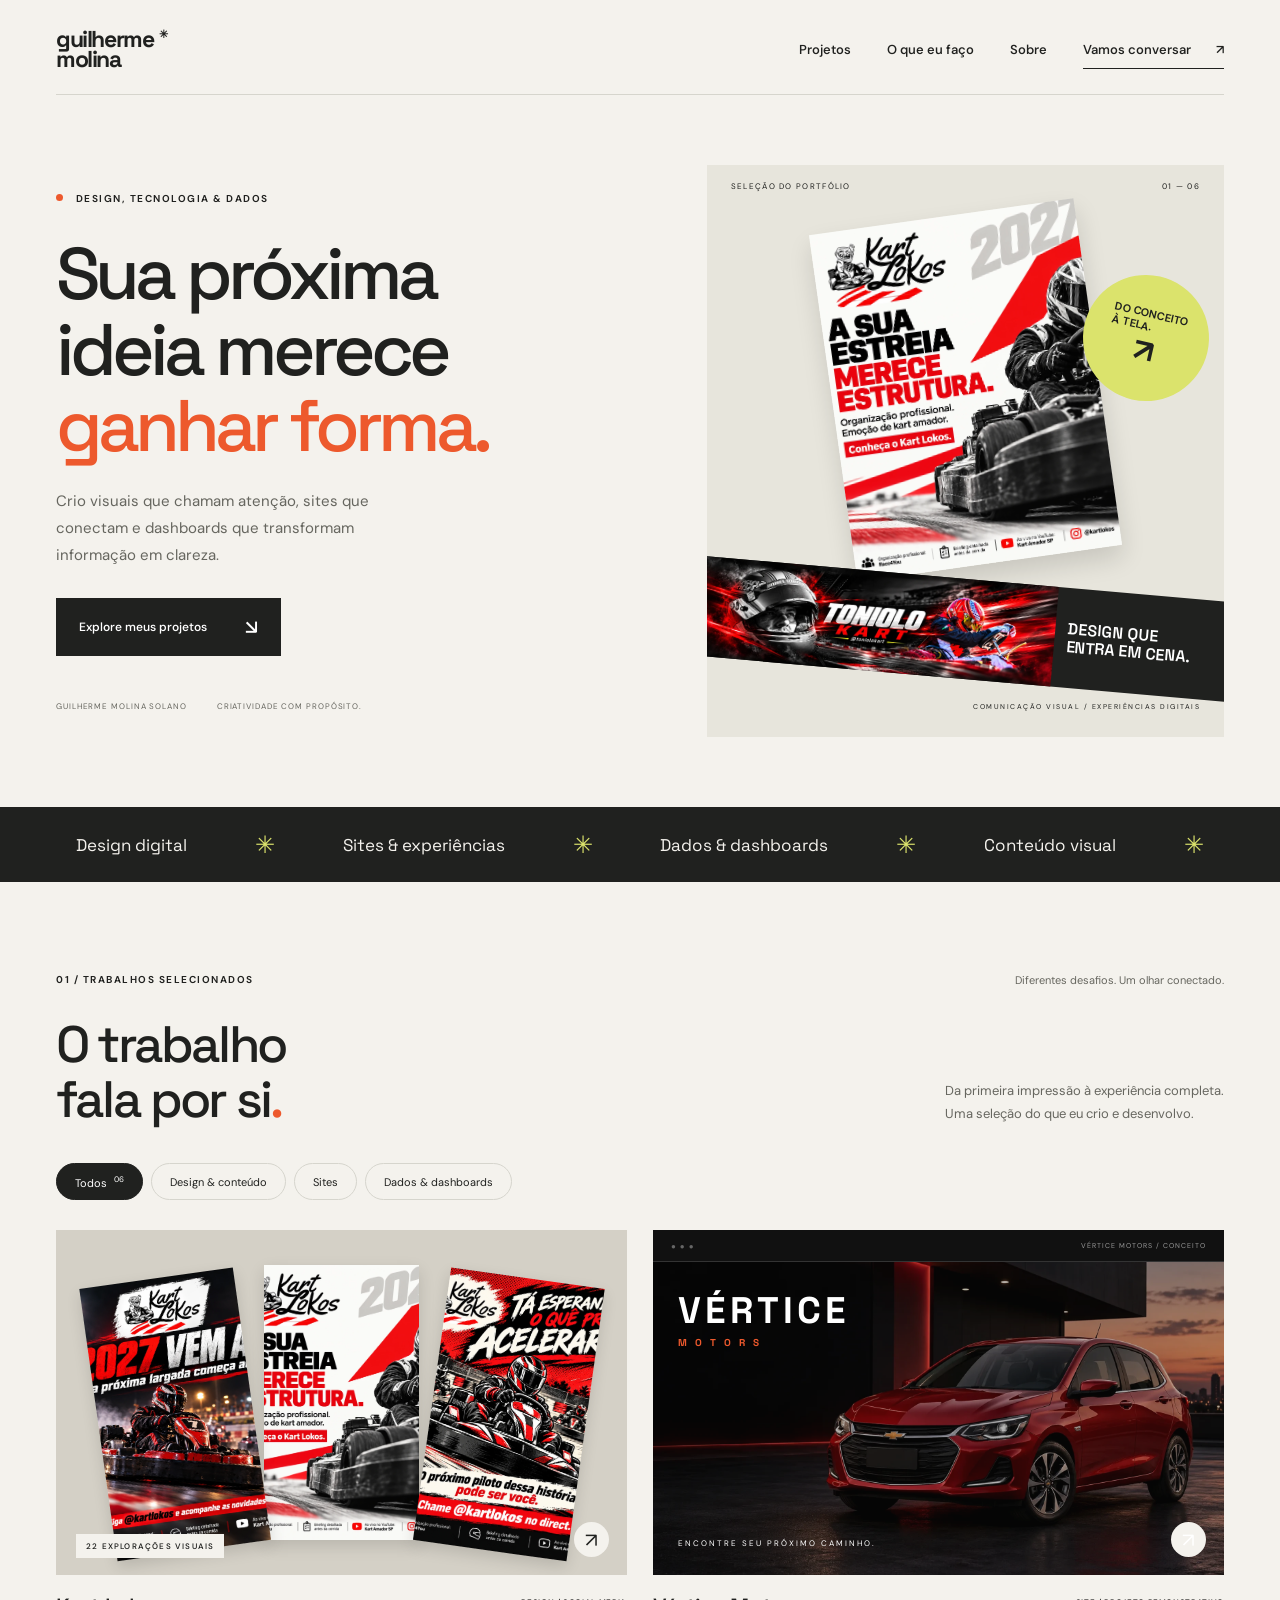
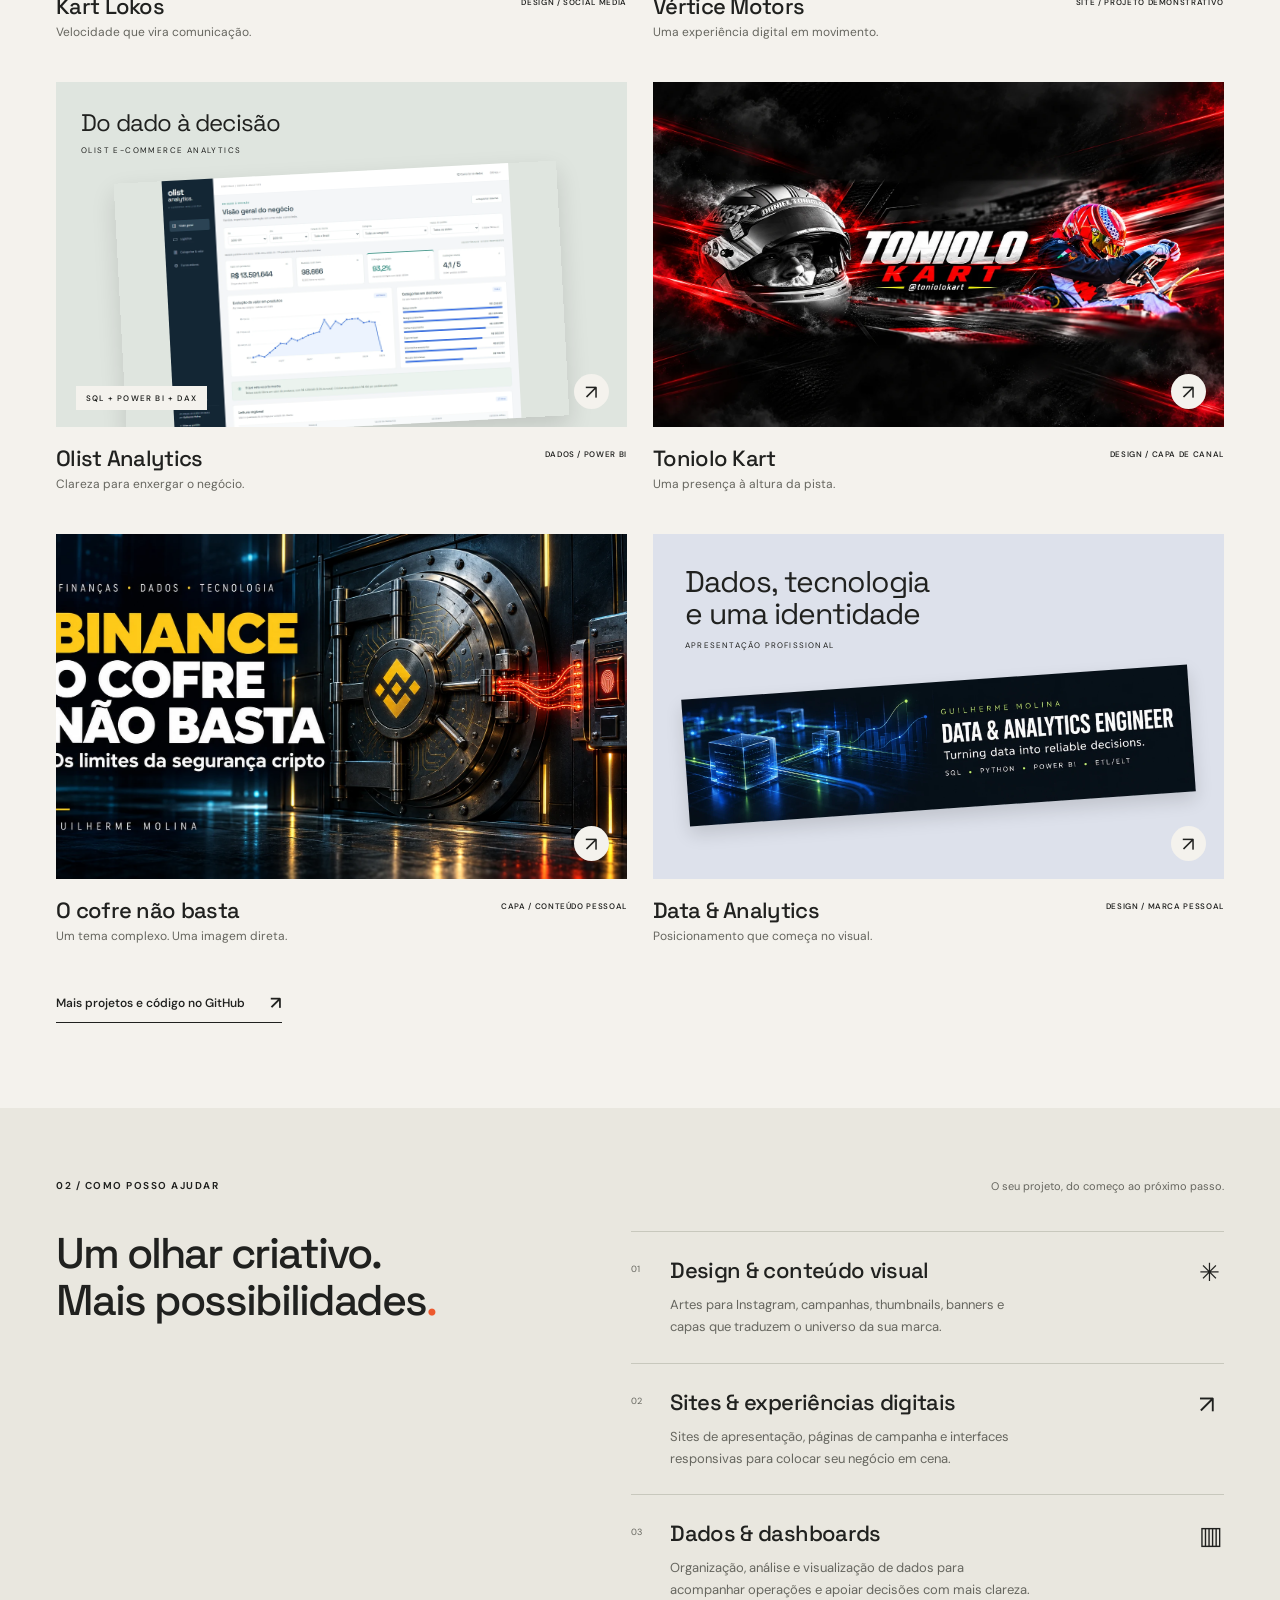
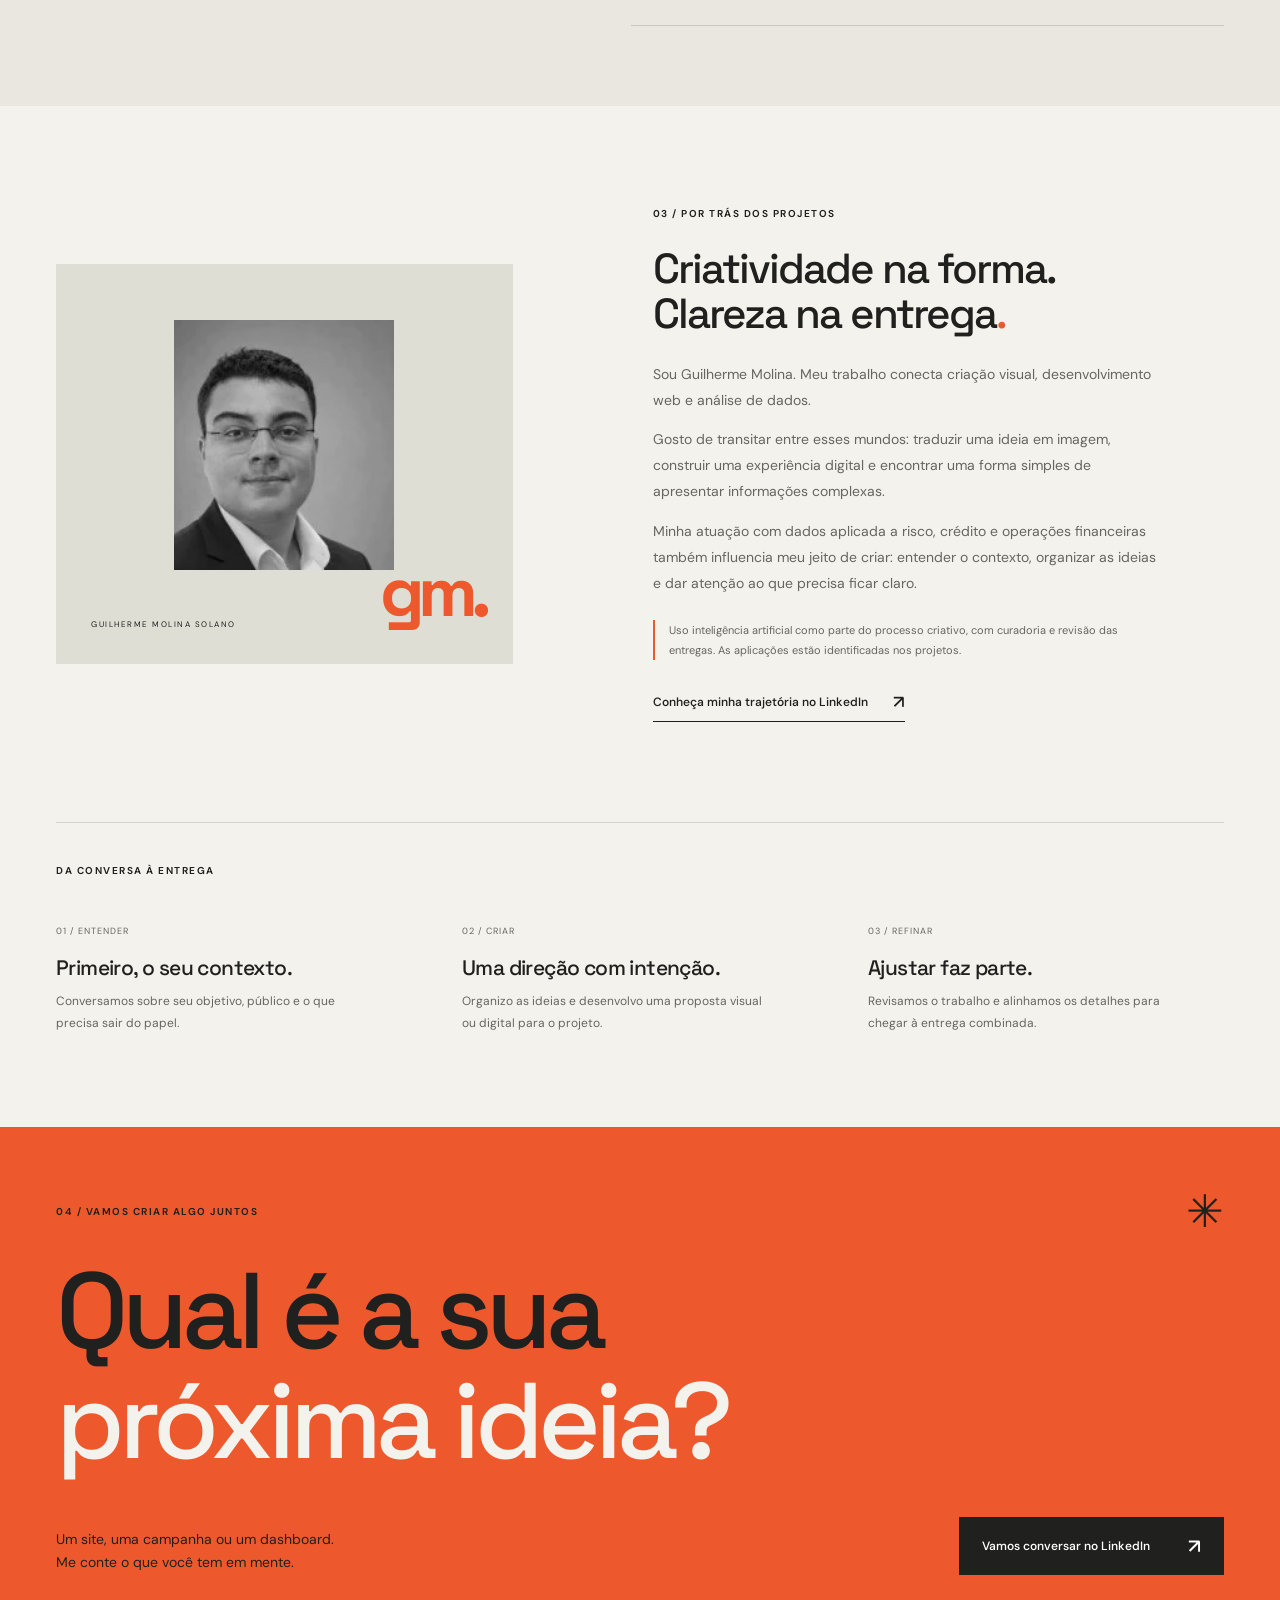
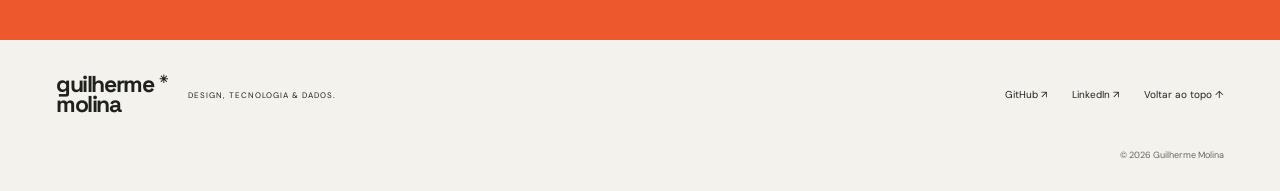
==== index.html @ cf059c32 "feat: publish portfolio with project galleries and Olist dashboard" ====
<!doctype html>
<html lang="pt-BR">
<head>
  <meta charset="utf-8">
  <meta name="viewport" content="width=device-width,initial-scale=1">
  <meta name="theme-color" content="#f4f2ed">
  <title>Guilherme Molina — Design, sites e dados</title>
  <meta name="description" content="Design que comunica. Sites que conectam. Dados que fazem sentido. Conheça os projetos de Guilherme Molina e vamos conversar sobre o seu.">
  <meta property="og:title" content="Guilherme Molina — Design, sites e dados">
  <meta property="og:description" content="Criação visual, experiências digitais e dashboards. Conheça meus projetos.">
  <meta property="og:image" content="https://guilherme-molina-portfolio.guilhermemolinasolan.chatgpt.site/assets/toniolo.webp">
  <link rel="icon" href="favicon.svg" type="image/svg+xml">
  <link rel="stylesheet" href="styles.css">
  <script src="app.js" defer></script>
</head>
<body>
  <a class="skip" href="#projetos">Pular para os projetos</a>
  <header class="header">
    <a class="wordmark" href="#inicio" aria-label="Guilherme Molina, início">guilherme<br>molina<span>✳</span></a>
    <button class="menu-toggle" aria-expanded="false" aria-controls="navigation">Menu <span>＋</span></button>
    <nav id="navigation" aria-label="Navegação principal">
      <a href="#projetos">Projetos</a><a href="#servicos">O que eu faço</a><a href="#sobre">Sobre</a><a class="nav-contact" href="#contato">Vamos conversar <span>↗</span></a>
    </nav>
  </header>
  <main>
    <section class="hero wrap" id="inicio" aria-labelledby="hero-title">
      <div class="hero-copy">
        <p class="eyebrow"><span class="status-dot"></span> DESIGN, TECNOLOGIA & DADOS</p>
        <h1 id="hero-title">Sua próxima<br>ideia merece<br><span>ganhar forma.</span></h1>
        <p class="hero-description">Crio visuais que chamam atenção, sites que conectam e dashboards que transformam informação em clareza.</p>
        <a class="button dark" href="#projetos">Explore meus projetos <span>↘</span></a>
        <div class="hero-foot"><span>GUILHERME MOLINA SOLANO</span><span>CRIATIVIDADE COM PROPÓSITO.</span></div>
      </div>
      <div class="hero-art" aria-label="Seleção de projetos de design de Guilherme Molina">
        <div class="art-topline"><span>SELEÇÃO DO PORTFÓLIO</span><span>01 — 06</span></div>
        <div class="art-poster"><img src="assets/kart-02.webp" alt="Arte Kart Lokos: A sua estreia merece estrutura, em vermelho, preto e branco" fetchpriority="high"></div>
        <div class="art-sticker" aria-hidden="true">DO CONCEITO<br>À TELA.<span>↗</span></div>
        <div class="art-strip"><img src="assets/toniolo.webp" alt="Banner Toniolo Kart com piloto e rastros vermelhos"><span>DESIGN QUE<br>ENTRA EM CENA.</span></div>
        <span class="art-bottom">COMUNICAÇÃO VISUAL / EXPERIÊNCIAS DIGITAIS</span>
      </div>
    </section>
    <div class="discipline-band" aria-label="Áreas de atuação"><span>Design digital</span><i>✳</i><span>Sites & experiências</span><i>✳</i><span>Dados & dashboards</span><i>✳</i><span>Conteúdo visual</span><i>✳</i></div>
    <section class="projects wrap" id="projetos" aria-labelledby="projects-title">
      <div class="section-top"><p class="eyebrow">01 / TRABALHOS SELECIONADOS</p><span class="small-note">Diferentes desafios. Um olhar conectado.</span></div>
      <div class="projects-heading"><h2 id="projects-title">O trabalho<br>fala por si<span>.</span></h2><p>Da primeira impressão à experiência completa.<br>Uma seleção do que eu crio e desenvolvo.</p></div>
      <div class="filters" role="group" aria-label="Filtrar projetos por área"><button class="active" data-filter="todos" aria-pressed="true">Todos <sup>06</sup></button><button data-filter="design" aria-pressed="false">Design & conteúdo</button><button data-filter="sites" aria-pressed="false">Sites</button><button data-filter="dados" aria-pressed="false">Dados & dashboards</button></div>
      <p class="sr-only" id="filter-status" role="status">6 projetos</p>
      <div class="project-grid">
        <article class="project" data-category="design"><button class="project-open" data-project="kart" aria-label="Ver projeto Kart Lokos"><div class="project-visual kart-visual"><img src="assets/kart-01.webp" alt="Criativo cinematográfico noturno do Kart Lokos" loading="lazy"><img src="assets/kart-02.webp" alt="Criativo editorial do Kart Lokos" loading="lazy"><img src="assets/kart-04.webp" alt="Criativo do Kart Lokos em quadrinhos" loading="lazy"><span class="image-label">22 EXPLORAÇÕES VISUAIS</span><span class="project-arrow">↗</span></div><div class="project-caption"><div><h3>Kart Lokos</h3><p>Velocidade que vira comunicação.</p></div><span>DESIGN / SOCIAL MEDIA</span></div></button></article>
        <article class="project" data-category="sites"><button class="project-open" data-project="vertice" aria-label="Ver projeto Vértice Motors"><div class="project-visual vertice-visual"><div class="browser-line"><span>● ● ●</span><span>VÉRTICE MOTORS / CONCEITO</span></div><div class="vertice-title">VÉRTICE<span>MOTORS</span></div><img src="assets/vertice.webp" alt="Imagem ilustrativa de automóvel utilizada no projeto Vértice Motors" loading="lazy"><span class="vertice-foot">ENCONTRE SEU PRÓXIMO CAMINHO.</span><span class="project-arrow">↗</span></div><div class="project-caption"><div><h3>Vértice Motors</h3><p>Uma experiência digital em movimento.</p></div><span>SITE / PROJETO DEMONSTRATIVO</span></div></button></article>
        <article class="project" data-category="dados"><button class="project-open" data-project="olist" aria-label="Ver projeto Olist E-commerce Analytics"><div class="project-visual olist-visual"><span class="olist-title">Do dado à decisão<span>OLIST E-COMMERCE ANALYTICS</span></span><img src="assets/olist.webp" alt="Captura real do dashboard executivo de análise de e-commerce em Power BI" loading="lazy"><span class="image-label">SQL + POWER BI + DAX</span><span class="project-arrow">↗</span></div><div class="project-caption"><div><h3>Olist Analytics</h3><p>Clareza para enxergar o negócio.</p></div><span>DADOS / POWER BI</span></div></button></article>
        <article class="project" data-category="design"><button class="project-open" data-project="toniolo" aria-label="Ver projeto Toniolo Kart"><div class="project-visual toniolo-visual"><img src="assets/toniolo.webp" alt="Capa Toniolo Kart com retrato do piloto e ação na pista" loading="lazy"><span class="project-arrow">↗</span></div><div class="project-caption"><div><h3>Toniolo Kart</h3><p>Uma presença à altura da pista.</p></div><span>DESIGN / CAPA DE CANAL</span></div></button></article>
        <article class="project" data-category="design"><button class="project-open" data-project="binance" aria-label="Ver projeto editorial Binance"><div class="project-visual binance-visual"><img src="assets/binance.webp" alt="Capa editorial Binance: O cofre não basta, com cofre e iluminação amarela" loading="lazy"><span class="project-arrow">↗</span></div><div class="project-caption"><div><h3>O cofre não basta</h3><p>Um tema complexo. Uma imagem direta.</p></div><span>CAPA / CONTEÚDO PESSOAL</span></div></button></article>
        <article class="project" data-category="design"><button class="project-open" data-project="linkedin" aria-label="Ver projeto de capa profissional"><div class="project-visual linkedin-visual"><span class="linkedin-title">Dados, tecnologia<br>e uma identidade<span>APRESENTAÇÃO PROFISSIONAL</span></span><img src="assets/linkedin.webp" alt="Capa LinkedIn de Guilherme Molina: Data & Analytics Engineer" loading="lazy"><span class="project-arrow">↗</span></div><div class="project-caption"><div><h3>Data & Analytics</h3><p>Posicionamento que começa no visual.</p></div><span>DESIGN / MARCA PESSOAL</span></div></button></article>
      </div>
      <a class="text-link github-link" href="https://github.com/MolinaGG" target="_blank" rel="noopener noreferrer">Mais projetos e código no GitHub <span>↗</span></a>
    </section>
    <section class="services" id="servicos" aria-labelledby="services-title"><div class="wrap"><div class="section-top"><p class="eyebrow">02 / COMO POSSO AJUDAR</p><span class="small-note">O seu projeto, do começo ao próximo passo.</span></div><div class="services-layout"><h2 id="services-title">Um olhar criativo.<br>Mais possibilidades<span>.</span></h2><div class="service-list"><div class="service-row"><span class="service-number">01</span><div><h3>Design & conteúdo visual</h3><p>Artes para Instagram, campanhas, thumbnails, banners e capas que traduzem o universo da sua marca.</p></div><span class="service-symbol">✳</span></div><div class="service-row"><span class="service-number">02</span><div><h3>Sites & experiências digitais</h3><p>Sites de apresentação, páginas de campanha e interfaces responsivas para colocar seu negócio em cena.</p></div><span class="service-symbol">↗</span></div><div class="service-row"><span class="service-number">03</span><div><h3>Dados & dashboards</h3><p>Organização, análise e visualização de dados para acompanhar operações e apoiar decisões com mais clareza.</p></div><span class="service-symbol">▥</span></div></div></div></div></section>
    <section class="about wrap" id="sobre" aria-labelledby="about-title"><div class="about-portrait"><img src="assets/guilherme.webp" alt="Foto de Guilherme Molina Solano" loading="lazy"><span>GUILHERME MOLINA SOLANO</span><div class="portrait-mark" aria-hidden="true">gm.</div></div><div class="about-copy"><p class="eyebrow">03 / POR TRÁS DOS PROJETOS</p><h2 id="about-title">Criatividade na forma.<br>Clareza na entrega<span>.</span></h2><p>Sou Guilherme Molina. Meu trabalho conecta criação visual, desenvolvimento web e análise de dados.</p><p>Gosto de transitar entre esses mundos: traduzir uma ideia em imagem, construir uma experiência digital e encontrar uma forma simples de apresentar informações complexas.</p><p>Minha atuação com dados aplicada a risco, crédito e operações financeiras também influencia meu jeito de criar: entender o contexto, organizar as ideias e dar atenção ao que precisa ficar claro.</p><p class="ai-note">Uso inteligência artificial como parte do processo criativo, com curadoria e revisão das entregas. As aplicações estão identificadas nos projetos.</p><a class="text-link" href="https://www.linkedin.com/in/guilhermesolano" target="_blank" rel="noopener noreferrer">Conheça minha trajetória no LinkedIn <span>↗</span></a></div></section>
    <section class="process wrap" aria-label="Como trabalhamos"><p class="eyebrow">DA CONVERSA À ENTREGA</p><div class="process-grid"><div><span>01 / ENTENDER</span><h3>Primeiro, o seu contexto.</h3><p>Conversamos sobre seu objetivo, público e o que precisa sair do papel.</p></div><div><span>02 / CRIAR</span><h3>Uma direção com intenção.</h3><p>Organizo as ideias e desenvolvo uma proposta visual ou digital para o projeto.</p></div><div><span>03 / REFINAR</span><h3>Ajustar faz parte.</h3><p>Revisamos o trabalho e alinhamos os detalhes para chegar à entrega combinada.</p></div></div></section>
    <section class="contact" id="contato" aria-labelledby="contact-title"><div class="wrap"><div class="section-top"><p class="eyebrow">04 / VAMOS CRIAR ALGO JUNTOS</p><span class="contact-spark" aria-hidden="true">✳</span></div><h2 id="contact-title">Qual é a sua<br><em>próxima ideia?</em></h2><div class="contact-bottom"><p>Um site, uma campanha ou um dashboard.<br>Me conte o que você tem em mente.</p><a class="button dark" href="https://www.linkedin.com/in/guilhermesolano" target="_blank" rel="noopener noreferrer">Vamos conversar no LinkedIn <span>↗</span></a></div></div></section>
  </main>
  <footer class="footer wrap"><a class="wordmark" href="#inicio">guilherme<br>molina<span>✳</span></a><p>DESIGN, TECNOLOGIA & DADOS.</p><div><a href="https://github.com/MolinaGG" target="_blank" rel="noopener noreferrer">GitHub ↗</a><a href="https://www.linkedin.com/in/guilhermesolano" target="_blank" rel="noopener noreferrer">LinkedIn ↗</a><a href="#inicio">Voltar ao topo ↑</a></div><span>© <span id="year">2026</span> Guilherme Molina</span></footer>
  <dialog id="project-dialog" aria-labelledby="dialog-title"><div class="dialog-top"><span>PROJETO SELECIONADO</span><button class="close-dialog" aria-label="Fechar projeto">Fechar ✕</button></div><div class="dialog-content"><div class="dialog-description"><p id="dialog-category" class="eyebrow"></p><h2 id="dialog-title"></h2><p id="dialog-summary"></p><div class="dialog-tags" id="dialog-tags"></div><p id="dialog-note" class="project-note"></p><a id="dialog-link" class="text-link" target="_blank" rel="noopener noreferrer"></a></div><div class="gallery"><div class="gallery-stage"><img id="gallery-image" alt=""></div><div class="gallery-controls"><button id="gallery-prev" aria-label="Imagem anterior">←</button><span id="gallery-count" aria-live="polite"></span><button id="gallery-next" aria-label="Próxima imagem">→</button></div><div id="gallery-thumbs" class="gallery-thumbs"></div></div></div><div class="dialog-footer"><span>Vamos criar algo para a sua marca?</span><a href="https://www.linkedin.com/in/guilhermesolano" target="_blank" rel="noopener noreferrer">Converse comigo ↗</a></div></dialog>
</body>
</html>
---- styles.css ----
@import url('https://fonts.googleapis.com/css2?family=DM+Sans:wght@400;450;500;550;600;650;700&family=Space+Grotesk:wght@400;500;600;700&display=swap');
:root{--paper:#f4f2ed;--ink:#20211f;--muted:#66665f;--line:#d6d5cd;--orange:#ed592d;--lime:#dbe36c;--display:'Space Grotesk',Arial,sans-serif;--body:'DM Sans',Arial,sans-serif}*{box-sizing:border-box}html{scroll-behavior:smooth;scroll-padding-top:100px}body{margin:0;background:var(--paper);color:var(--ink);font-family:var(--body);-webkit-font-smoothing:antialiased}button,a{-webkit-tap-highlight-color:transparent}button{font:inherit;color:inherit;cursor:pointer}a{color:inherit;text-decoration:none}img{display:block;max-width:100%}button:focus-visible,a:focus-visible{outline:3px solid var(--orange);outline-offset:5px}::selection{background:var(--lime);color:var(--ink)}.wrap{width:min(1320px,calc(100% - 112px));margin-inline:auto}.header{display:flex;align-items:center;justify-content:space-between;width:calc(100% - 112px);max-width:1440px;margin:auto;padding:30px 0 25px;border-bottom:1px solid var(--line)}.wordmark{font-family:var(--display);font-size:23px;line-height:.85;letter-spacing:-1.4px;font-weight:700;position:relative}.wordmark span{font-size:11px;position:absolute;right:-13px;top:0}.header nav{display:flex;align-items:center;gap:36px;font-size:13px;font-weight:550}.header nav>a:hover{color:var(--orange)}.nav-contact{border-bottom:1px solid;padding:10px 0}.nav-contact span{margin-left:22px}.menu-toggle{display:none}.hero{display:grid;grid-template-columns:1.1fr 1fr;gap:7%;padding-top:70px;padding-bottom:70px;align-items:center}.eyebrow{font-size:10px;letter-spacing:1.5px;font-weight:650;line-height:1.5;margin:0}.status-dot{width:7px;height:7px;display:inline-block;background:var(--orange);border-radius:100%;margin-right:9px;vertical-align:1px}h1,h2,h3,p{margin-top:0}h1,h2,h3{font-family:var(--display);font-weight:500}h1{font-size:clamp(50px,5.7vw,84px);line-height:1.045;letter-spacing:-5px;margin:30px 0 24px}h1>span{color:var(--orange)}.hero-description{max-width:375px;font-size:15px;line-height:1.8;color:var(--muted);margin-bottom:29px}.button{display:inline-flex;align-items:center;justify-content:space-between;gap:38px;padding:19px 23px;font-size:12px;font-weight:550;transition:background .2s,transform .2s}.button:hover{transform:translateY(-3px)}.button span{font-size:20px;line-height:1}.dark{background:var(--ink);color:white}.dark:hover{background:#3d3d37}.hero-foot{display:flex;gap:30px;margin-top:45px;font-size:8px;letter-spacing:.9px;color:var(--muted)}.hero-art{position:relative;min-height:540px;background:#e7e5dc;padding:16px 24px 26px;overflow:hidden}.art-topline{display:flex;justify-content:space-between;font-size:8px;letter-spacing:1.3px}.art-poster{position:relative;width:57%;margin:24px auto 14px;transform:rotate(-8deg);box-shadow:0 12px 25px #0002;z-index:1}.art-poster img{width:100%;height:350px;object-fit:cover}.art-sticker{position:absolute;top:110px;right:15px;width:126px;height:126px;border-radius:50%;background:var(--lime);display:flex;flex-direction:column;align-items:center;justify-content:center;font-size:11px;line-height:1.2;font-weight:650;transform:rotate(13deg);z-index:2}.art-sticker span{font-size:32px;line-height:1.1}.art-strip{display:flex;align-items:center;background:var(--ink);height:100px;position:relative;margin:10px -45px 0;transform:rotate(5deg);z-index:3}.art-strip img{width:66%;height:100%;object-fit:cover}.art-strip>span{font-family:var(--display);font-size:16px;color:white;padding:12px;line-height:1.1;font-weight:600}.art-bottom{display:block;text-align:right;font-size:7px;letter-spacing:1.5px;margin-top:23px}.discipline-band{display:flex;align-items:center;justify-content:space-evenly;gap:20px;background:var(--ink);color:var(--paper);padding:22px 28px;font-family:var(--display);font-size:17px}.discipline-band i{font-size:24px;color:var(--lime);font-style:normal}.section-top{display:flex;align-items:center;justify-content:space-between}.small-note{font-size:11px;color:var(--muted)}.projects{padding:90px 0 85px}.projects-heading{display:flex;justify-content:space-between;align-items:end;margin:30px 0 35px}h2{font-size:clamp(35px,4vw,59px);letter-spacing:-2.8px;line-height:1.08;margin-bottom:0}h2>span{color:var(--orange)}.projects-heading>p{font-size:13px;line-height:1.8;color:var(--muted);margin-bottom:2px}.filters{display:flex;gap:8px;margin-bottom:30px;flex-wrap:wrap}.filters button{background:transparent;border:1px solid var(--line);border-radius:30px;padding:10px 18px;font-size:11px;transition:all .2s}.filters button.active,.filters button:hover{background:var(--ink);color:white;border-color:var(--ink)}sup{font-size:8px;margin-left:4px}.project-grid{display:grid;grid-template-columns:1fr 1fr;gap:42px 26px}.project[hidden]{display:none}.project-open{display:block;text-align:left;padding:0;border:0;background:none;width:100%}.project-visual{height:345px;position:relative;overflow:hidden}.project-arrow{position:absolute;bottom:18px;right:18px;width:35px;height:35px;background:var(--paper);border-radius:50%;display:grid;place-content:center;font-size:20px;z-index:4;transition:transform .2s}.project-open:hover .project-arrow{transform:rotate(45deg);background:var(--lime)}.project-visual img{transition:transform .6s}.project-open:hover .project-visual>img{transform:scale(1.035)}.project-caption{display:flex;justify-content:space-between;align-items:start;padding-top:17px;gap:12px}.project-caption h3{font-size:22px;letter-spacing:-.7px;margin-bottom:4px}.project-caption p{font-size:12px;color:var(--muted);margin-bottom:0}.project-caption>span{font-size:8px;font-weight:550;letter-spacing:.65px;margin-top:5px;text-align:right}.kart-visual{background:#d4d0c6;display:flex;align-items:center;justify-content:center;gap:14px;padding:28px}.kart-visual img{width:30%;height:275px;object-fit:cover;box-shadow:0 6px 15px #0002}.kart-visual img:first-child{transform:rotate(-8deg) translateY(12px)}.kart-visual img:last-of-type{transform:rotate(8deg) translateY(12px)}.image-label{position:absolute;left:20px;bottom:17px;font-size:8px;letter-spacing:1.2px;font-weight:550;background:var(--paper);padding:7px 10px}.vertice-visual{background:#111;color:white}.browser-line{height:32px;border-bottom:1px solid #ffffff24;display:flex;align-items:center;justify-content:space-between;padding:0 18px;font-size:7px;letter-spacing:1px;color:#999}.browser-line>span:first-child{color:#666;font-size:8px}.vertice-visual>img{position:absolute;inset:32px 0 0;width:100%;height:calc(100% - 32px);object-fit:cover;opacity:.7}.vertice-title{position:absolute;left:25px;top:57px;z-index:2;font-family:var(--display);font-size:37px;font-weight:700;letter-spacing:4px}.vertice-title span{display:block;font-size:10px;letter-spacing:8px;margin-top:2px;color:#ed592d}.vertice-foot{position:absolute;bottom:27px;left:25px;font-size:8px;letter-spacing:2px;z-index:2}.olist-visual{background:#dfe5df;padding:25px}.olist-title{font-family:var(--display);font-size:24px;letter-spacing:-.8px}.olist-title>span{display:block;font-family:var(--body);font-size:8px;letter-spacing:1.4px;margin-top:7px}.olist-visual img{width:85%;height:auto;max-height:255px;object-fit:contain;margin:17px auto 0;box-shadow:0 10px 24px #0002;transform:rotate(-3deg)}.toniolo-visual{background:#101010;display:grid;align-items:center}.toniolo-visual img{width:100%;height:100%;object-fit:cover}.binance-visual{background:#08141c}.binance-visual img{height:100%;width:100%;object-fit:cover}.linkedin-visual{background:#dde1eb;padding:32px}.linkedin-title{font-family:var(--display);font-size:30px;line-height:1.05;letter-spacing:-1px}.linkedin-title span{display:block;font-family:var(--body);font-size:8px;letter-spacing:1.2px;margin-top:12px}.linkedin-visual img{width:100%;margin-top:32px;transform:rotate(-4deg);box-shadow:0 8px 18px #0002}.text-link{display:inline-flex;align-items:center;gap:25px;border-bottom:1px solid;padding:7px 0;font-size:12px;font-weight:550}.text-link:hover{color:var(--orange)}.text-link span{font-size:18px}.github-link{margin-top:40px}.services{background:#e9e7df;padding:70px 0 80px}.services-layout{display:grid;grid-template-columns:1fr 1.15fr;gap:60px;margin-top:38px}.services h2{font-size:43px;letter-spacing:-2px}.service-row{display:grid;grid-template-columns:25px 1fr 25px;gap:14px;border-top:1px solid #c8c8bd;padding:24px 0}.service-row:last-child{border-bottom:1px solid #c8c8bd}.service-number{font-size:9px;margin-top:7px;color:var(--muted)}.service-row h3{font-size:22px;letter-spacing:-.65px;margin-bottom:10px}.service-row p{font-size:13px;line-height:1.7;color:var(--muted);max-width:370px;margin:0}.service-symbol{font-size:25px;font-weight:400}.about{display:grid;grid-template-columns:.8fr 1fr;gap:12%;align-items:center;padding:100px 0}.about-portrait{background:#dfded4;padding:35px;position:relative;min-height:400px;display:flex;flex-direction:column;justify-content:center}.about-portrait img{width:220px;height:250px;object-fit:cover;image-rendering:auto;filter:grayscale(1);margin:auto}.about-portrait>span{font-size:8px;letter-spacing:1.5px;display:block;margin-top:28px}.portrait-mark{position:absolute;bottom:28px;right:28px;color:var(--orange);font-family:var(--display);font-size:70px;font-weight:700;letter-spacing:-7px}.about-copy h2{font-size:42px;letter-spacing:-2px;margin:25px 0}.about-copy>p:not(.eyebrow){font-size:14px;color:var(--muted);line-height:1.85;max-width:510px}.about-copy .ai-note{font-size:11px!important;border-left:2px solid var(--orange);padding-left:14px;margin:23px 0}.process{border-top:1px solid var(--line);padding:40px 0 80px}.process-grid{display:grid;grid-template-columns:repeat(3,1fr);gap:50px;margin-top:40px}.process-grid>div>span{font-size:9px;letter-spacing:1px;color:var(--muted)}.process-grid h3{font-size:21px;letter-spacing:-.6px;margin:15px 0 10px}.process-grid p{font-size:12px;color:var(--muted);line-height:1.8;max-width:300px}.contact{background:var(--orange);padding:55px 0 65px}.contact-spark{font-size:45px}.contact h2{font-size:clamp(60px,8.4vw,120px);letter-spacing:-6px;line-height:1.03;margin:15px 0 40px}.contact h2 em{font-style:normal;color:#f4f2ed}.contact-bottom{display:flex;justify-content:space-between;align-items:end;gap:20px}.contact-bottom p{font-size:14px;line-height:1.7;margin-bottom:0}.footer{display:grid;grid-template-columns:auto 1fr auto;align-items:center;gap:35px;padding-top:35px;padding-bottom:30px}.footer>p{font-size:8px;letter-spacing:1px;margin:0}.footer>div{display:flex;gap:25px;font-size:10px}.footer>span{grid-column:1/-1;font-size:9px;color:var(--muted);text-align:right}.footer a:hover{color:var(--orange)}.skip{position:fixed;left:12px;top:-100px;background:var(--ink);color:white;z-index:20;padding:12px}.skip:focus{top:12px}.sr-only{position:absolute;width:1px;height:1px;overflow:hidden;clip-path:inset(50%)}dialog{border:0;padding:0;width:min(1240px,calc(100% - 40px));max-height:calc(100dvh - 40px);background:var(--paper);color:var(--ink);overscroll-behavior:contain}dialog::backdrop{background:#171713bd;backdrop-filter:blur(5px)}body.dialog-open{overflow:hidden}.dialog-top{display:flex;align-items:center;justify-content:space-between;padding:18px 30px;border-bottom:1px solid var(--line);position:sticky;top:0;background:var(--paper);z-index:5;font-size:9px;letter-spacing:1px}.close-dialog{border:0;background:var(--ink);color:white;padding:11px 15px;font-size:11px}.dialog-content{display:grid;grid-template-columns:.7fr 1fr;gap:35px;padding:40px 30px}.dialog-description h2{font-size:40px;margin:20px 0;letter-spacing:-2px}.dialog-description>p:not(.eyebrow){font-size:13px;line-height:1.9;color:var(--muted)}.dialog-tags{display:flex;gap:7px;flex-wrap:wrap;margin:20px 0}.dialog-tags span{font-size:10px;border:1px solid var(--line);padding:7px 10px;border-radius:20px}.project-note{padding:14px;background:#e9e7df;font-size:11px!important}.gallery-stage{background:#e1dfd6;display:flex;align-items:center;justify-content:center;min-height:240px}.gallery-stage img{max-height:60dvh;width:100%;object-fit:contain}.gallery-controls{display:flex;justify-content:space-between;align-items:center;margin:14px 0;font-size:10px;letter-spacing:1px}.gallery-controls button{background:transparent;border:1px solid var(--line);width:35px;height:32px;font-size:18px}.gallery-controls button:disabled{opacity:.3;cursor:default}.gallery-thumbs{display:flex;gap:7px;overflow-x:auto;padding:3px 2px 8px}.gallery-thumbs button{border:2px solid transparent;background:none;padding:0;flex:0 0 48px}.gallery-thumbs button.active{border-color:var(--orange)}.gallery-thumbs img{width:44px;height:50px;object-fit:cover}.dialog-footer{display:flex;justify-content:space-between;gap:20px;padding:22px 30px;background:var(--lime);font-size:12px}.dialog-footer a{font-weight:650}.gallery-controls[hidden],.gallery-thumbs[hidden]{display:none}
@media(min-width:1550px){.hero{padding-top:85px;padding-bottom:85px}.hero-art{min-height:570px}.art-poster img{height:380px}}@media(max-width:1100px){.wrap,.header{width:calc(100% - 64px)}.hero{gap:5%}h1{letter-spacing:-3px}.hero-art{min-height:490px;padding-inline:20px}.art-poster{width:63%}.art-poster img{height:310px}.art-sticker{width:100px;height:100px;right:3px;top:100px}.hero-foot{gap:15px;font-size:7px}.project-visual{height:290px}.kart-visual{padding:24px;gap:10px}.kart-visual img{height:230px}.project-caption>span{font-size:7px}.project-caption h3{font-size:20px}.services-layout{gap:35px}.services h2{font-size:35px}.about{gap:7%}.about-copy h2{font-size:35px}.discipline-band{font-size:14px}.linkedin-visual{padding:25px}.linkedin-title{font-size:26px}.olist-visual img{max-height:190px}.footer{gap:25px}}
@media(max-width:760px){html{scroll-padding-top:25px}.wrap,.header{width:calc(100% - 40px)}.header{padding:23px 0}.wordmark{font-size:21px}.menu-toggle{display:flex;gap:15px;align-items:center;border:0;background:transparent;padding:8px 0;font-size:12px}.menu-toggle span{font-size:20px}.header{position:relative}.header nav{display:none;position:absolute;left:0;right:0;top:100%;padding:22px;background:var(--paper);z-index:10;border:1px solid var(--line);box-shadow:0 15px 20px #0001;align-items:stretch;gap:20px}.header nav.open{display:flex;flex-direction:column}.hero{grid-template-columns:1fr;padding-top:40px;padding-bottom:35px;gap:35px}.eyebrow{font-size:9px;letter-spacing:1.3px}h1{font-size:clamp(48px,11.7vw,79px);letter-spacing:-3.5px;margin:25px 0 22px}.hero-description{font-size:14px;max-width:400px}.hero-foot{font-size:7px;gap:20px;margin-top:28px}.hero-art{min-height:470px;width:100%;max-width:520px;margin:auto}.art-poster{width:48%;margin-top:20px}.art-poster img{height:290px}.art-sticker{top:85px;right:15%;width:110px;height:110px}.art-strip{height:90px}.art-bottom{margin-top:22px;font-size:6px}.discipline-band{gap:15px;justify-content:center;flex-wrap:wrap;padding:20px;font-size:12px}.discipline-band i{font-size:18px}.discipline-band i:last-child{display:none}.projects{padding:55px 0}.small-note{display:none}.projects-heading{display:block;margin-top:25px}.projects-heading h2{font-size:45px;letter-spacing:-2px}.projects-heading p{margin-top:18px;font-size:12px}.filters{gap:6px}.filters button{font-size:10px;padding:9px 13px}.project-grid{grid-template-columns:1fr;gap:30px}.project-visual{height:310px}.kart-visual img{height:250px;width:29%}.project-caption h3{font-size:22px}.project-caption>span{font-size:7px}.olist-visual img{max-height:225px}.linkedin-visual{padding:30px}.linkedin-visual img{margin-top:30px}.services{padding:45px 0}.services-layout{grid-template-columns:1fr;gap:30px;margin-top:25px}.services h2{font-size:37px}.service-row{padding:22px 0}.service-row h3{font-size:21px}.about{grid-template-columns:1fr;padding:55px 0;gap:35px}.about-portrait{min-height:330px;max-width:440px;width:100%;margin:auto}.about-portrait img{height:220px;width:200px}.portrait-mark{font-size:65px}.about-copy h2{font-size:38px}.about-copy>p:not(.eyebrow){font-size:13px}.process{padding:30px 0 45px}.process-grid{grid-template-columns:1fr;gap:20px;margin-top:30px}.process-grid>div{border-bottom:1px solid var(--line);padding-bottom:15px}.process-grid h3{margin:10px 0}.process-grid p{max-width:none}.contact{padding:35px 0 40px}.contact-spark{font-size:32px}.contact h2{font-size:clamp(46px,11vw,76px);letter-spacing:-3px;margin:25px 0 28px}.contact-bottom{display:block}.contact-bottom p{font-size:13px;margin-bottom:25px}.footer{grid-template-columns:auto 1fr;gap:25px}.footer>p{text-align:right;font-size:7px}.footer>div{grid-column:1/-1;justify-content:space-between;font-size:10px}.footer>span{text-align:left}.dialog-content{grid-template-columns:1fr;padding:25px 18px;gap:25px}.dialog-description h2{font-size:34px}.dialog-top{padding:12px 18px}.dialog-footer{padding:18px;font-size:11px}.gallery-stage img{max-height:65dvh}.gallery-stage{min-height:180px}dialog{width:calc(100% - 20px);max-height:calc(100dvh - 20px)}.gallery-thumbs button{flex-basis:42px}.gallery-thumbs img{width:38px;height:46px}}
@media(max-width:380px){.hero-art{min-height:435px}.art-poster{width:58%}.art-poster img{height:260px}.art-sticker{right:8%;width:95px;height:95px}.project-visual{height:270px}.kart-visual img{height:215px}.discipline-band{font-size:10px}.project-caption{gap:6px}.project-caption>span{max-width:95px}}@media(prefers-reduced-motion:reduce){html{scroll-behavior:auto}*,*::before,*::after{transition:none!important;animation:none!important}}

[hidden]{display:none!important}
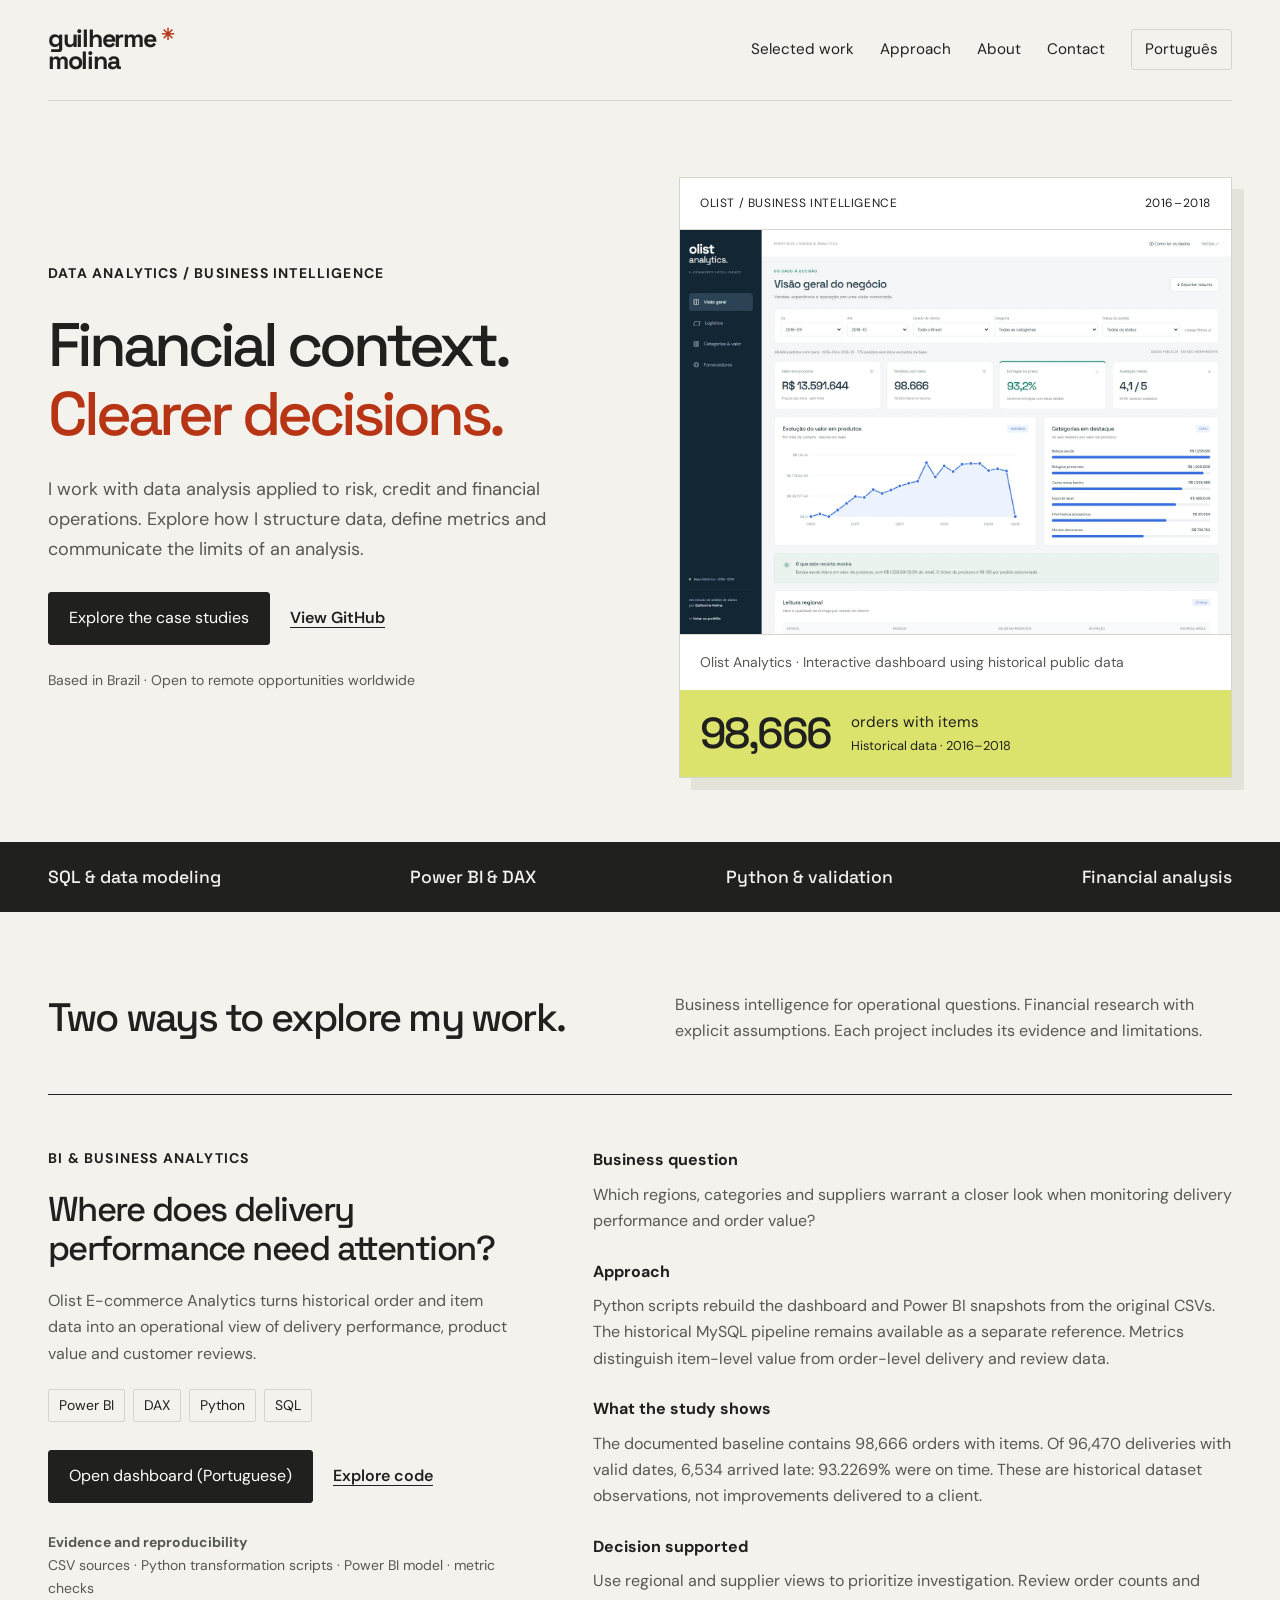
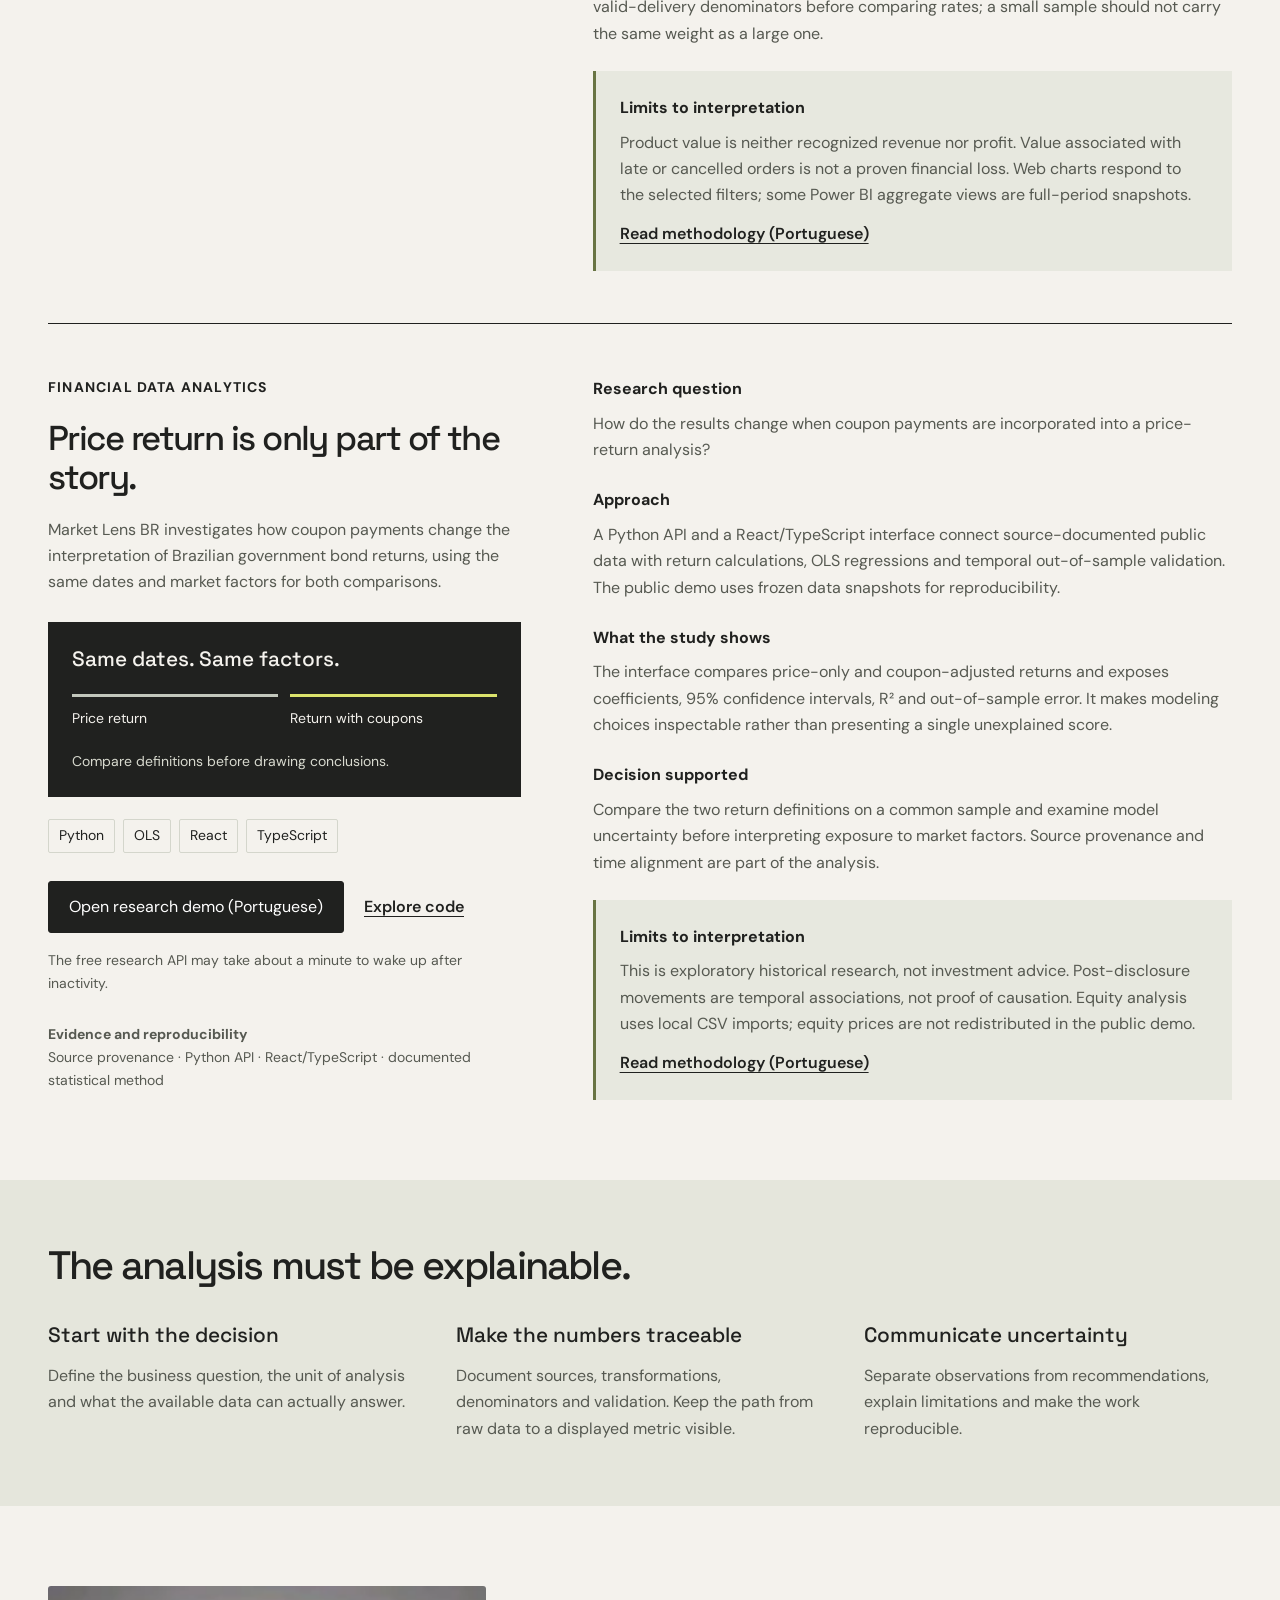
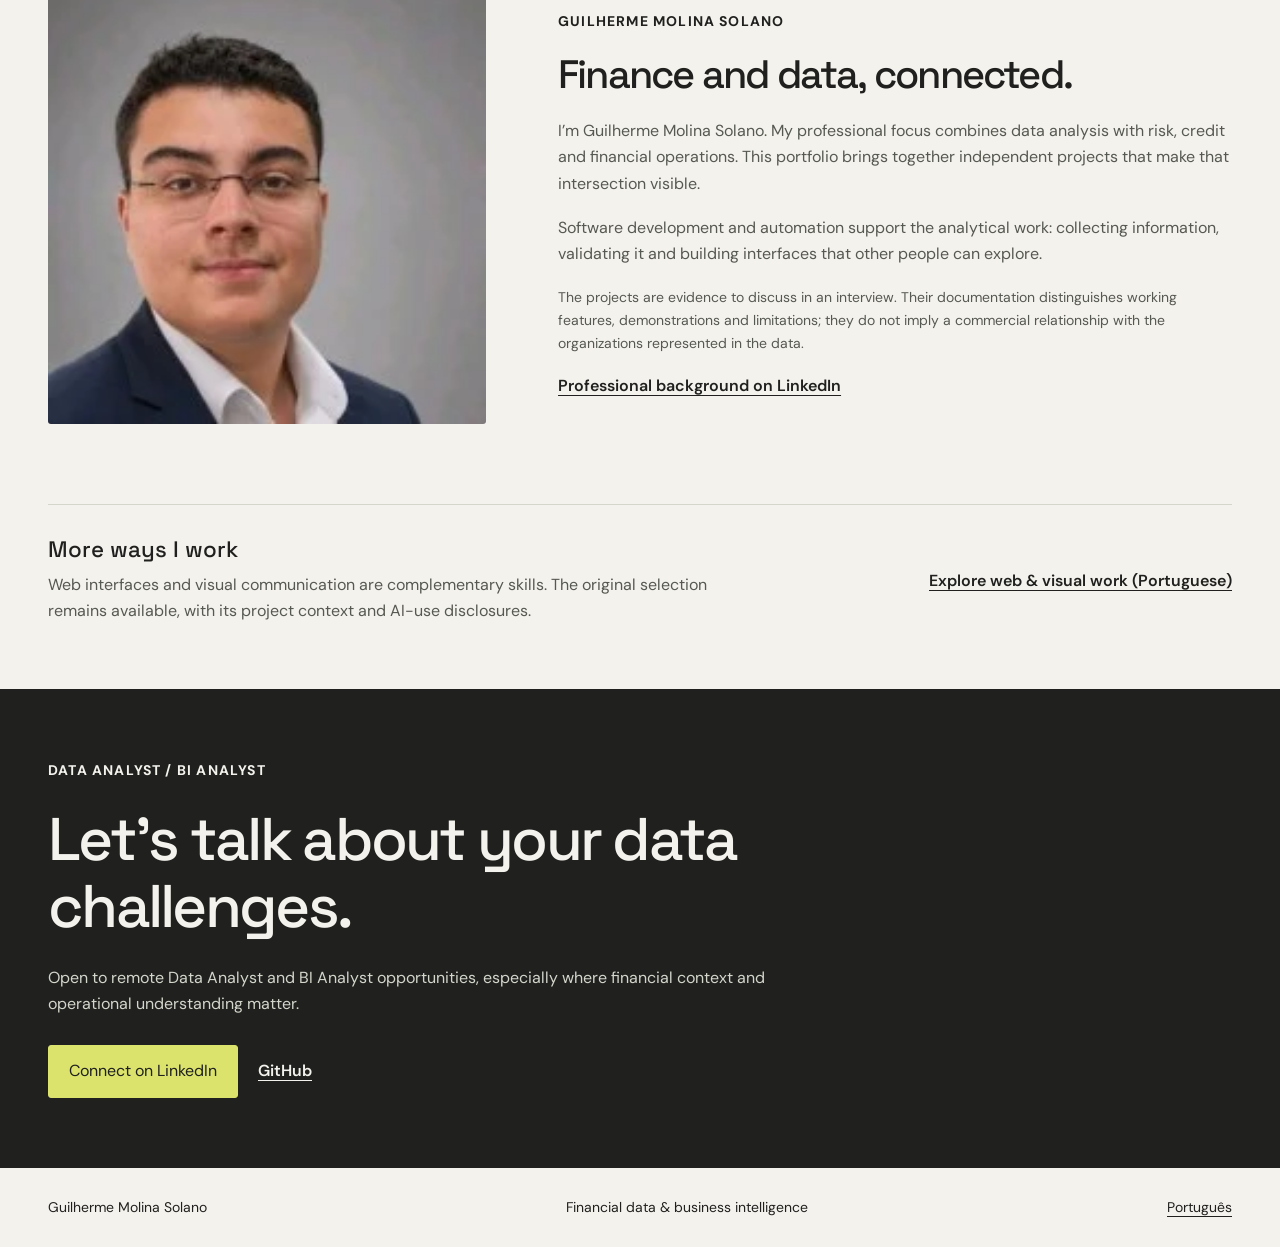
==== commit 11a4c909: "feat: present bilingual financial data and BI portfolio" ====
--- a/index.html
+++ b/index.html
@@ -1,66 +1,12 @@
 <!doctype html>
-<html lang="pt-BR">
-<head>
-  <meta charset="utf-8">
-  <meta name="viewport" content="width=device-width,initial-scale=1">
-  <meta name="theme-color" content="#f4f2ed">
-  <title>Guilherme Molina — Design, sites e dados</title>
-  <meta name="description" content="Design que comunica. Sites que conectam. Dados que fazem sentido. Conheça os projetos de Guilherme Molina e vamos conversar sobre o seu.">
-  <meta property="og:title" content="Guilherme Molina — Design, sites e dados">
-  <meta property="og:description" content="Criação visual, experiências digitais e dashboards. Conheça meus projetos.">
-  <meta property="og:image" content="https://guilherme-molina-portfolio.guilhermemolinasolan.chatgpt.site/assets/toniolo.webp">
-  <link rel="icon" href="favicon.svg" type="image/svg+xml">
-  <link rel="stylesheet" href="styles.css">
-  <script src="app.js" defer></script>
-</head>
-<body>
-  <a class="skip" href="#projetos">Pular para os projetos</a>
-  <header class="header">
-    <a class="wordmark" href="#inicio" aria-label="Guilherme Molina, início">guilherme<br>molina<span>✳</span></a>
-    <button class="menu-toggle" aria-expanded="false" aria-controls="navigation">Menu <span>＋</span></button>
-    <nav id="navigation" aria-label="Navegação principal">
-      <a href="#projetos">Projetos</a><a href="#servicos">O que eu faço</a><a href="#sobre">Sobre</a><a class="nav-contact" href="#contato">Vamos conversar <span>↗</span></a>
-    </nav>
-  </header>
-  <main>
-    <section class="hero wrap" id="inicio" aria-labelledby="hero-title">
-      <div class="hero-copy">
-        <p class="eyebrow"><span class="status-dot"></span> DESIGN, TECNOLOGIA & DADOS</p>
-        <h1 id="hero-title">Sua próxima<br>ideia merece<br><span>ganhar forma.</span></h1>
-        <p class="hero-description">Crio visuais que chamam atenção, sites que conectam e dashboards que transformam informação em clareza.</p>
-        <a class="button dark" href="#projetos">Explore meus projetos <span>↘</span></a>
-        <div class="hero-foot"><span>GUILHERME MOLINA SOLANO</span><span>CRIATIVIDADE COM PROPÓSITO.</span></div>
-      </div>
-      <div class="hero-art" aria-label="Seleção de projetos de design de Guilherme Molina">
-        <div class="art-topline"><span>SELEÇÃO DO PORTFÓLIO</span><span>01 — 06</span></div>
-        <div class="art-poster"><img src="assets/kart-02.webp" alt="Arte Kart Lokos: A sua estreia merece estrutura, em vermelho, preto e branco" fetchpriority="high"></div>
-        <div class="art-sticker" aria-hidden="true">DO CONCEITO<br>À TELA.<span>↗</span></div>
-        <div class="art-strip"><img src="assets/toniolo.webp" alt="Banner Toniolo Kart com piloto e rastros vermelhos"><span>DESIGN QUE<br>ENTRA EM CENA.</span></div>
-        <span class="art-bottom">COMUNICAÇÃO VISUAL / EXPERIÊNCIAS DIGITAIS</span>
-      </div>
-    </section>
-    <div class="discipline-band" aria-label="Áreas de atuação"><span>Design digital</span><i>✳</i><span>Sites & experiências</span><i>✳</i><span>Dados & dashboards</span><i>✳</i><span>Conteúdo visual</span><i>✳</i></div>
-    <section class="projects wrap" id="projetos" aria-labelledby="projects-title">
-      <div class="section-top"><p class="eyebrow">01 / TRABALHOS SELECIONADOS</p><span class="small-note">Diferentes desafios. Um olhar conectado.</span></div>
-      <div class="projects-heading"><h2 id="projects-title">O trabalho<br>fala por si<span>.</span></h2><p>Da primeira impressão à experiência completa.<br>Uma seleção do que eu crio e desenvolvo.</p></div>
-      <div class="filters" role="group" aria-label="Filtrar projetos por área"><button class="active" data-filter="todos" aria-pressed="true">Todos <sup>06</sup></button><button data-filter="design" aria-pressed="false">Design & conteúdo</button><button data-filter="sites" aria-pressed="false">Sites</button><button data-filter="dados" aria-pressed="false">Dados & dashboards</button></div>
-      <p class="sr-only" id="filter-status" role="status">6 projetos</p>
-      <div class="project-grid">
-        <article class="project" data-category="design"><button class="project-open" data-project="kart" aria-label="Ver projeto Kart Lokos"><div class="project-visual kart-visual"><img src="assets/kart-01.webp" alt="Criativo cinematográfico noturno do Kart Lokos" loading="lazy"><img src="assets/kart-02.webp" alt="Criativo editorial do Kart Lokos" loading="lazy"><img src="assets/kart-04.webp" alt="Criativo do Kart Lokos em quadrinhos" loading="lazy"><span class="image-label">22 EXPLORAÇÕES VISUAIS</span><span class="project-arrow">↗</span></div><div class="project-caption"><div><h3>Kart Lokos</h3><p>Velocidade que vira comunicação.</p></div><span>DESIGN / SOCIAL MEDIA</span></div></button></article>
-        <article class="project" data-category="sites"><button class="project-open" data-project="vertice" aria-label="Ver projeto Vértice Motors"><div class="project-visual vertice-visual"><div class="browser-line"><span>● ● ●</span><span>VÉRTICE MOTORS / CONCEITO</span></div><div class="vertice-title">VÉRTICE<span>MOTORS</span></div><img src="assets/vertice.webp" alt="Imagem ilustrativa de automóvel utilizada no projeto Vértice Motors" loading="lazy"><span class="vertice-foot">ENCONTRE SEU PRÓXIMO CAMINHO.</span><span class="project-arrow">↗</span></div><div class="project-caption"><div><h3>Vértice Motors</h3><p>Uma experiência digital em movimento.</p></div><span>SITE / PROJETO DEMONSTRATIVO</span></div></button></article>
-        <article class="project" data-category="dados"><button class="project-open" data-project="olist" aria-label="Ver projeto Olist E-commerce Analytics"><div class="project-visual olist-visual"><span class="olist-title">Do dado à decisão<span>OLIST E-COMMERCE ANALYTICS</span></span><img src="assets/olist.webp" alt="Captura real do dashboard executivo de análise de e-commerce em Power BI" loading="lazy"><span class="image-label">SQL + POWER BI + DAX</span><span class="project-arrow">↗</span></div><div class="project-caption"><div><h3>Olist Analytics</h3><p>Clareza para enxergar o negócio.</p></div><span>DADOS / POWER BI</span></div></button></article>
-        <article class="project" data-category="design"><button class="project-open" data-project="toniolo" aria-label="Ver projeto Toniolo Kart"><div class="project-visual toniolo-visual"><img src="assets/toniolo.webp" alt="Capa Toniolo Kart com retrato do piloto e ação na pista" loading="lazy"><span class="project-arrow">↗</span></div><div class="project-caption"><div><h3>Toniolo Kart</h3><p>Uma presença à altura da pista.</p></div><span>DESIGN / CAPA DE CANAL</span></div></button></article>
-        <article class="project" data-category="design"><button class="project-open" data-project="binance" aria-label="Ver projeto editorial Binance"><div class="project-visual binance-visual"><img src="assets/binance.webp" alt="Capa editorial Binance: O cofre não basta, com cofre e iluminação amarela" loading="lazy"><span class="project-arrow">↗</span></div><div class="project-caption"><div><h3>O cofre não basta</h3><p>Um tema complexo. Uma imagem direta.</p></div><span>CAPA / CONTEÚDO PESSOAL</span></div></button></article>
-        <article class="project" data-category="design"><button class="project-open" data-project="linkedin" aria-label="Ver projeto de capa profissional"><div class="project-visual linkedin-visual"><span class="linkedin-title">Dados, tecnologia<br>e uma identidade<span>APRESENTAÇÃO PROFISSIONAL</span></span><img src="assets/linkedin.webp" alt="Capa LinkedIn de Guilherme Molina: Data & Analytics Engineer" loading="lazy"><span class="project-arrow">↗</span></div><div class="project-caption"><div><h3>Data & Analytics</h3><p>Posicionamento que começa no visual.</p></div><span>DESIGN / MARCA PESSOAL</span></div></button></article>
-      </div>
-      <a class="text-link github-link" href="https://github.com/MolinaGG" target="_blank" rel="noopener noreferrer">Mais projetos e código no GitHub <span>↗</span></a>
-    </section>
-    <section class="services" id="servicos" aria-labelledby="services-title"><div class="wrap"><div class="section-top"><p class="eyebrow">02 / COMO POSSO AJUDAR</p><span class="small-note">O seu projeto, do começo ao próximo passo.</span></div><div class="services-layout"><h2 id="services-title">Um olhar criativo.<br>Mais possibilidades<span>.</span></h2><div class="service-list"><div class="service-row"><span class="service-number">01</span><div><h3>Design & conteúdo visual</h3><p>Artes para Instagram, campanhas, thumbnails, banners e capas que traduzem o universo da sua marca.</p></div><span class="service-symbol">✳</span></div><div class="service-row"><span class="service-number">02</span><div><h3>Sites & experiências digitais</h3><p>Sites de apresentação, páginas de campanha e interfaces responsivas para colocar seu negócio em cena.</p></div><span class="service-symbol">↗</span></div><div class="service-row"><span class="service-number">03</span><div><h3>Dados & dashboards</h3><p>Organização, análise e visualização de dados para acompanhar operações e apoiar decisões com mais clareza.</p></div><span class="service-symbol">▥</span></div></div></div></div></section>
-    <section class="about wrap" id="sobre" aria-labelledby="about-title"><div class="about-portrait"><img src="assets/guilherme.webp" alt="Foto de Guilherme Molina Solano" loading="lazy"><span>GUILHERME MOLINA SOLANO</span><div class="portrait-mark" aria-hidden="true">gm.</div></div><div class="about-copy"><p class="eyebrow">03 / POR TRÁS DOS PROJETOS</p><h2 id="about-title">Criatividade na forma.<br>Clareza na entrega<span>.</span></h2><p>Sou Guilherme Molina. Meu trabalho conecta criação visual, desenvolvimento web e análise de dados.</p><p>Gosto de transitar entre esses mundos: traduzir uma ideia em imagem, construir uma experiência digital e encontrar uma forma simples de apresentar informações complexas.</p><p>Minha atuação com dados aplicada a risco, crédito e operações financeiras também influencia meu jeito de criar: entender o contexto, organizar as ideias e dar atenção ao que precisa ficar claro.</p><p class="ai-note">Uso inteligência artificial como parte do processo criativo, com curadoria e revisão das entregas. As aplicações estão identificadas nos projetos.</p><a class="text-link" href="https://www.linkedin.com/in/guilhermesolano" target="_blank" rel="noopener noreferrer">Conheça minha trajetória no LinkedIn <span>↗</span></a></div></section>
-    <section class="process wrap" aria-label="Como trabalhamos"><p class="eyebrow">DA CONVERSA À ENTREGA</p><div class="process-grid"><div><span>01 / ENTENDER</span><h3>Primeiro, o seu contexto.</h3><p>Conversamos sobre seu objetivo, público e o que precisa sair do papel.</p></div><div><span>02 / CRIAR</span><h3>Uma direção com intenção.</h3><p>Organizo as ideias e desenvolvo uma proposta visual ou digital para o projeto.</p></div><div><span>03 / REFINAR</span><h3>Ajustar faz parte.</h3><p>Revisamos o trabalho e alinhamos os detalhes para chegar à entrega combinada.</p></div></div></section>
-    <section class="contact" id="contato" aria-labelledby="contact-title"><div class="wrap"><div class="section-top"><p class="eyebrow">04 / VAMOS CRIAR ALGO JUNTOS</p><span class="contact-spark" aria-hidden="true">✳</span></div><h2 id="contact-title">Qual é a sua<br><em>próxima ideia?</em></h2><div class="contact-bottom"><p>Um site, uma campanha ou um dashboard.<br>Me conte o que você tem em mente.</p><a class="button dark" href="https://www.linkedin.com/in/guilhermesolano" target="_blank" rel="noopener noreferrer">Vamos conversar no LinkedIn <span>↗</span></a></div></div></section>
-  </main>
-  <footer class="footer wrap"><a class="wordmark" href="#inicio">guilherme<br>molina<span>✳</span></a><p>DESIGN, TECNOLOGIA & DADOS.</p><div><a href="https://github.com/MolinaGG" target="_blank" rel="noopener noreferrer">GitHub ↗</a><a href="https://www.linkedin.com/in/guilhermesolano" target="_blank" rel="noopener noreferrer">LinkedIn ↗</a><a href="#inicio">Voltar ao topo ↑</a></div><span>© <span id="year">2026</span> Guilherme Molina</span></footer>
-  <dialog id="project-dialog" aria-labelledby="dialog-title"><div class="dialog-top"><span>PROJETO SELECIONADO</span><button class="close-dialog" aria-label="Fechar projeto">Fechar ✕</button></div><div class="dialog-content"><div class="dialog-description"><p id="dialog-category" class="eyebrow"></p><h2 id="dialog-title"></h2><p id="dialog-summary"></p><div class="dialog-tags" id="dialog-tags"></div><p id="dialog-note" class="project-note"></p><a id="dialog-link" class="text-link" target="_blank" rel="noopener noreferrer"></a></div><div class="gallery"><div class="gallery-stage"><img id="gallery-image" alt=""></div><div class="gallery-controls"><button id="gallery-prev" aria-label="Imagem anterior">←</button><span id="gallery-count" aria-live="polite"></span><button id="gallery-next" aria-label="Próxima imagem">→</button></div><div id="gallery-thumbs" class="gallery-thumbs"></div></div></div><div class="dialog-footer"><span>Vamos criar algo para a sua marca?</span><a href="https://www.linkedin.com/in/guilhermesolano" target="_blank" rel="noopener noreferrer">Converse comigo ↗</a></div></dialog>
-</body>
-</html>
+<html lang="en"><head><meta charset="utf-8"><meta name="viewport" content="width=device-width,initial-scale=1"><meta name="theme-color" content="#20211f"><title>Guilherme Molina — Financial Data & BI</title><meta name="description" content="I work with data analysis applied to risk, credit and financial operations. Explore how I structure data, define metrics and communicate the limits of an analysis."><meta property="og:title" content="Guilherme Molina — Financial Data & BI"><meta property="og:description" content="I work with data analysis applied to risk, credit and financial operations. Explore how I structure data, define metrics and communicate the limits of an analysis."><meta property="og:image" content="https://guilherme-molina-portfolio.guilhermemolinasolan.chatgpt.site/assets/olist.webp"><link rel="alternate" hreflang="en" href="https://guilherme-molina-portfolio.guilhermemolinasolan.chatgpt.site/"><link rel="alternate" hreflang="pt-BR" href="https://guilherme-molina-portfolio.guilhermemolinasolan.chatgpt.site/pt.html"><link rel="icon" href="favicon.svg" type="image/svg+xml"><link rel="stylesheet" href="finance.css"></head>
+<body><a class="skip" href="#main">Skip to content</a><header class="header wrap"><a class="wordmark" href="index.html">guilherme<br>molina<span>✳</span></a><nav aria-label="Main navigation"><a href="#work">Selected work</a><a href="#approach">Approach</a><a href="#about">About</a><a href="#contact">Contact</a><a class="language" href="pt.html">Português</a></nav></header>
+<main id="main"><section class="hero wrap"><div><p class="eyebrow">DATA ANALYTICS / BUSINESS INTELLIGENCE</p><h1>Financial context.<br><em>Clearer decisions.</em></h1><p class="intro">I work with data analysis applied to risk, credit and financial operations. Explore how I structure data, define metrics and communicate the limits of an analysis.</p><div class="actions"><a class="button" href="#work">Explore the case studies</a><a class="text-link" href="https://github.com/MolinaGG">View GitHub</a></div><p class="availability">Based in Brazil · Open to remote opportunities worldwide</p></div><figure class="hero-proof"><div class="proof-head"><span>OLIST / BUSINESS INTELLIGENCE</span><span>2016–2018</span></div><a href="olist/"><img src="assets/olist.webp" alt="Olist Analytics · Interactive dashboard using historical public data" fetchpriority="high"></a><figcaption>Olist Analytics · Interactive dashboard using historical public data</figcaption><div class="proof-foot"><strong>98,666</strong><span>orders with items<small>Historical data · 2016–2018</small></span></div></figure></section>
+<div class="band"><div class="wrap"><span>SQL & data modeling</span><span>Power BI & DAX</span><span>Python & validation</span><span>Financial analysis</span></div></div>
+<section class="work wrap" id="work"><div class="section-heading"><h2>Two ways to explore my work.</h2><p>Business intelligence for operational questions. Financial research with explicit assumptions. Each project includes its evidence and limitations.</p></div>
+<article class="case" id="olist-case"><div class="case-heading"><p class="eyebrow">BI & BUSINESS ANALYTICS</p><h3>Where does delivery performance need attention?</h3><p>Olist E-commerce Analytics turns historical order and item data into an operational view of delivery performance, product value and customer reviews.</p><div class="tags"><span>Power BI</span><span>DAX</span><span>Python</span><span>SQL</span></div><div class="actions"><a class="button" href="olist/">Open dashboard (Portuguese)</a><a class="text-link" href="https://github.com/MolinaGG/olist-ecommerce-analytics">Explore code</a></div><p class="evidence-label">Evidence and reproducibility</p><p class="evidence">CSV sources · Python transformation scripts · Power BI model · metric checks</p></div><div class="case-body"><section><h4>Business question</h4><p>Which regions, categories and suppliers warrant a closer look when monitoring delivery performance and order value?</p></section><section><h4>Approach</h4><p>Python scripts rebuild the dashboard and Power BI snapshots from the original CSVs. The historical MySQL pipeline remains available as a separate reference. Metrics distinguish item-level value from order-level delivery and review data.</p></section><section><h4>What the study shows</h4><p>The documented baseline contains 98,666 orders with items. Of 96,470 deliveries with valid dates, 6,534 arrived late: 93.2269% were on time. These are historical dataset observations, not improvements delivered to a client.</p></section><section><h4>Decision supported</h4><p>Use regional and supplier views to prioritize investigation. Review order counts and valid-delivery denominators before comparing rates; a small sample should not carry the same weight as a large one.</p></section><aside class="limits"><h4>Limits to interpretation</h4><p>Product value is neither recognized revenue nor profit. Value associated with late or cancelled orders is not a proven financial loss. Web charts respond to the selected filters; some Power BI aggregate views are full-period snapshots.</p><a class="text-link" href="https://github.com/MolinaGG/olist-ecommerce-analytics/blob/main/docs/METHODOLOGY.md">Read methodology (Portuguese)</a></aside></div></article>
+<article class="case" id="market-case"><div class="case-heading"><p class="eyebrow">FINANCIAL DATA ANALYTICS</p><h3>Price return is only part of the story.</h3><p>Market Lens BR investigates how coupon payments change the interpretation of Brazilian government bond returns, using the same dates and market factors for both comparisons.</p><div class="comparison"><strong>Same dates. Same factors.</strong><div><span>Price return</span><span>Return with coupons</span></div><p>Compare definitions before drawing conclusions.</p></div><div class="tags"><span>Python</span><span>OLS</span><span>React</span><span>TypeScript</span></div><div class="actions"><a class="button" href="https://market-lens-br-web.onrender.com/">Open research demo (Portuguese)</a><a class="text-link" href="https://github.com/MolinaGG/market-lens-br">Explore code</a></div><p class="small">The free research API may take about a minute to wake up after inactivity.</p><p class="evidence-label">Evidence and reproducibility</p><p class="evidence">Source provenance · Python API · React/TypeScript · documented statistical method</p></div><div class="case-body"><section><h4>Research question</h4><p>How do the results change when coupon payments are incorporated into a price-return analysis?</p></section><section><h4>Approach</h4><p>A Python API and a React/TypeScript interface connect source-documented public data with return calculations, OLS regressions and temporal out-of-sample validation. The public demo uses frozen data snapshots for reproducibility.</p></section><section><h4>What the study shows</h4><p>The interface compares price-only and coupon-adjusted returns and exposes coefficients, 95% confidence intervals, R² and out-of-sample error. It makes modeling choices inspectable rather than presenting a single unexplained score.</p></section><section><h4>Decision supported</h4><p>Compare the two return definitions on a common sample and examine model uncertainty before interpreting exposure to market factors. Source provenance and time alignment are part of the analysis.</p></section><aside class="limits"><h4>Limits to interpretation</h4><p>This is exploratory historical research, not investment advice. Post-disclosure movements are temporal associations, not proof of causation. Equity analysis uses local CSV imports; equity prices are not redistributed in the public demo.</p><a class="text-link" href="https://github.com/MolinaGG/market-lens-br/blob/main/docs/METODOLOGIA.md">Read methodology (Portuguese)</a></aside></div></article></section>
+<section class="approach" id="approach"><div class="wrap"><h2>The analysis must be explainable.</h2><div class="approach-grid"><div><h3>Start with the decision</h3><p>Define the business question, the unit of analysis and what the available data can actually answer.</p></div><div><h3>Make the numbers traceable</h3><p>Document sources, transformations, denominators and validation. Keep the path from raw data to a displayed metric visible.</p></div><div><h3>Communicate uncertainty</h3><p>Separate observations from recommendations, explain limitations and make the work reproducible.</p></div></div></div></section>
+<section class="about wrap" id="about"><img src="assets/guilherme.webp" alt="Guilherme Molina Solano" loading="lazy"><div><p class="eyebrow">GUILHERME MOLINA SOLANO</p><h2>Finance and data, connected.</h2><p>I’m Guilherme Molina Solano. My professional focus combines data analysis with risk, credit and financial operations. This portfolio brings together independent projects that make that intersection visible.</p><p>Software development and automation support the analytical work: collecting information, validating it and building interfaces that other people can explore.</p><p class="small">The projects are evidence to discuss in an interview. Their documentation distinguishes working features, demonstrations and limitations; they do not imply a commercial relationship with the organizations represented in the data.</p><a class="text-link" href="https://www.linkedin.com/in/guilhermesolano/">Professional background on LinkedIn</a></div></section>
+<aside class="complement wrap"><div><h3>More ways I work</h3><p>Web interfaces and visual communication are complementary skills. The original selection remains available, with its project context and AI-use disclosures.</p></div><a class="text-link" href="creative.html">Explore web & visual work (Portuguese)</a></aside>
+<section class="contact" id="contact"><div class="wrap"><p class="eyebrow">DATA ANALYST / BI ANALYST</p><h2>Let’s talk about your data challenges.</h2><p>Open to remote Data Analyst and BI Analyst opportunities, especially where financial context and operational understanding matter.</p><div class="actions"><a class="button" href="https://www.linkedin.com/in/guilhermesolano/">Connect on LinkedIn</a><a class="text-link" href="https://github.com/MolinaGG">GitHub</a></div></div></section></main><footer class="wrap"><span>Guilherme Molina Solano</span><span>Financial data & business intelligence</span><a href="pt.html">Português</a></footer></body></html>
--- a/finance.css
+++ b/finance.css
@@ -0,0 +1,4 @@
+@import url('https://fonts.googleapis.com/css2?family=DM+Sans:wght@400;500;600;700&family=Space+Grotesk:wght@400;500;600;700&display=swap');
+:root{--paper:#f4f2ed;--ink:#20211f;--muted:#565951;--line:#d4d6cc;--orange:#b73515;--lime:#dbe36c;--display:'Space Grotesk',Arial,sans-serif;--body:'DM Sans',Arial,sans-serif}
+*{box-sizing:border-box}html{scroll-behavior:smooth;scroll-padding-top:2rem}body{margin:0;background:var(--paper);color:var(--ink);font:1rem/1.65 var(--body);-webkit-font-smoothing:antialiased}a{color:inherit;text-underline-offset:.25em}img{display:block;max-width:100%}a:focus-visible{outline:3px solid var(--orange);outline-offset:5px}::selection{background:var(--lime);color:var(--ink)}.wrap{width:min(1240px,calc(100% - 96px));margin-inline:auto}h1,h2,h3,h4,p,figure{margin:0}h1,h2,h3{font-family:var(--display);font-weight:500;line-height:1.12}p{max-width:72ch}.header{display:flex;align-items:center;justify-content:space-between;gap:32px;padding-block:28px;border-bottom:1px solid var(--line)}.wordmark{position:relative;font:700 25px/.87 var(--display);letter-spacing:-1.3px;text-decoration:none}.wordmark span{position:absolute;top:0;right:-17px;font-size:16px;color:var(--orange)}nav{display:flex;align-items:center;flex-wrap:wrap;gap:26px;font-size:.95rem}nav a{text-decoration:none}nav a:hover,.text-link:hover{color:var(--orange)}.language{border:1px solid var(--line);padding:7px 13px;border-radius:3px}.skip{position:absolute;top:-100px;left:16px;background:var(--ink);color:white;padding:12px;z-index:10}.skip:focus{top:10px}.hero{padding-block:76px 64px;display:grid;grid-template-columns:1.04fr 1fr;gap:56px;align-items:center}.eyebrow{font-size:.875rem;font-weight:700;letter-spacing:.085em}.hero h1{font-size:clamp(2.9rem,4.8vw,4.7rem);letter-spacing:-.065em;margin-block:26px}.hero h1 em{color:var(--orange);font-style:normal}.intro{font-size:1.13rem;color:var(--muted);max-width:47ch}.actions{display:flex;align-items:center;flex-wrap:wrap;gap:20px;margin-top:28px}.button{display:inline-flex;padding:14px 20px;background:var(--ink);color:white;text-decoration:none;font-size:1rem;line-height:1.4;border:1px solid var(--ink);border-radius:3px}.button:hover{background:#3b4036}.text-link{font-weight:600}.availability{font-size:.875rem;color:var(--muted);margin-top:24px}.hero-proof{background:white;border:1px solid var(--line);box-shadow:12px 12px 0 #e3e3d9}.proof-head{padding:16px 20px;display:flex;gap:20px;justify-content:space-between;font-size:.75rem;letter-spacing:.05em;border-bottom:1px solid var(--line)}.hero-proof img{width:100%;height:auto}.hero-proof figcaption{font-size:.875rem;color:var(--muted);padding:16px 20px;border-top:1px solid var(--line)}.proof-foot{display:flex;align-items:center;gap:20px;background:var(--lime);padding:20px}.proof-foot strong{font:500 2.7rem/1 var(--display);letter-spacing:-.06em}.proof-foot span{font-size:.95rem}.proof-foot small{display:block;font-size:.8rem}.band{background:var(--ink);color:var(--paper)}.band .wrap{display:flex;justify-content:space-between;flex-wrap:wrap;gap:16px;padding-block:24px;font:500 1.1rem var(--display)}.work{padding-block:80px}.section-heading{display:grid;grid-template-columns:1fr 1fr;gap:70px;align-items:center;margin-bottom:50px}h2{font-size:clamp(2rem,3.1vw,3rem);letter-spacing:-.045em}.section-heading p{color:var(--muted)}.case{border-top:1px solid var(--ink);display:grid;grid-template-columns:.85fr 1.15fr;gap:72px;padding-block:52px}.case:last-child{padding-bottom:0}.case-heading h3{font-size:clamp(1.9rem,2.7vw,2.7rem);letter-spacing:-.045em;margin-block:20px}.case-heading>p:not(.eyebrow){color:var(--muted)}.tags{display:flex;gap:8px;flex-wrap:wrap;margin-top:22px}.tags span{font-size:.875rem;padding:4px 10px;border:1px solid var(--line);border-radius:2px}.case-body{display:grid;gap:24px}.case-body h4{font-size:1rem;margin-bottom:8px}.case-body p{color:var(--muted)}.limits{background:#e7e8df;border-left:3px solid #687443;padding:24px}.limits a{display:inline-block;margin-top:12px}.evidence-label{font-size:.875rem;font-weight:700;margin-top:28px}.evidence,.small{font-size:.875rem}.small{margin-top:16px;color:var(--muted)}.comparison{padding:24px;background:var(--ink);color:var(--paper);margin-top:26px}.comparison strong{font:500 1.3rem var(--display)}.comparison>div{display:grid;grid-template-columns:1fr 1fr;gap:12px;margin-block:20px}.comparison span{font-size:.875rem;border-top:3px solid var(--lime);padding-top:10px}.comparison span:first-child{border-color:#c2c7bc}.comparison p{font-size:.875rem;color:#d8dacf}.approach{background:#e5e6dc;padding-block:64px}.approach-grid{display:grid;grid-template-columns:repeat(3,1fr);gap:40px;margin-top:36px}.approach h3{font-size:1.3rem;margin-bottom:15px}.approach p{color:var(--muted)}.about{padding-block:80px;display:grid;grid-template-columns:.65fr 1fr;gap:72px;align-items:center}.about>img{width:100%;max-height:470px;object-fit:cover;object-position:50% 25%;border-radius:3px}.about h2{margin-block:20px}.about p:not(.eyebrow){margin-bottom:18px;color:var(--muted)}.complement{border-top:1px solid var(--line);padding-block:32px 64px;display:flex;justify-content:space-between;gap:50px;align-items:center}.complement h3{font-size:1.4rem;margin-bottom:10px}.complement p{max-width:65ch;color:var(--muted)}.complement>a{flex-shrink:0}.contact{background:var(--ink);color:var(--paper);padding-block:70px}.contact h2{max-width:800px;margin-block:24px;font-size:clamp(2.5rem,4.7vw,4.5rem)}.contact p:not(.eyebrow){color:#d3d6cb}.contact .button{background:var(--lime);color:var(--ink);border-color:var(--lime)}footer{display:flex;justify-content:space-between;gap:20px;padding-block:28px;font-size:.875rem}
+@media(min-width:1500px){.hero{padding-block:96px 84px}}@media(max-width:1000px){.wrap{width:calc(100% - 48px)}.hero{gap:32px}.hero h1{font-size:3.3rem}.case{gap:36px}.about{gap:40px}nav{gap:16px}.complement{align-items:flex-start;flex-direction:column;gap:20px}}@media(max-width:760px){.header{align-items:flex-start}.header nav{justify-content:flex-end;font-size:.875rem;gap:12px 16px;max-width:250px}.hero{grid-template-columns:1fr;padding-block:44px;gap:40px}.hero h1{font-size:clamp(2.6rem,8.6vw,4.2rem)}.hero-proof{max-width:600px}.band .wrap{display:grid;grid-template-columns:1fr 1fr;font-size:1rem}.section-heading,.case,.about{grid-template-columns:1fr;gap:30px}.section-heading{margin-bottom:30px}.work{padding-block:48px}.case{padding-block:36px}.approach-grid{grid-template-columns:1fr;gap:28px}.approach,.contact{padding-block:48px}.about{padding-block:48px}.about>img{max-width:320px;max-height:340px}.proof-foot strong{font-size:2.3rem}.complement{padding-bottom:40px}footer{flex-wrap:wrap}.comparison{max-width:500px}}@media(max-width:380px){.wrap{width:calc(100% - 32px)}.header{gap:20px}.header nav{max-width:185px}.wordmark{font-size:22px}.proof-head{flex-wrap:wrap;gap:5px}.proof-foot{gap:12px;padding:16px}.comparison>div{grid-template-columns:1fr}.button{width:100%;justify-content:center}}@media(prefers-reduced-motion:reduce){html{scroll-behavior:auto}}
